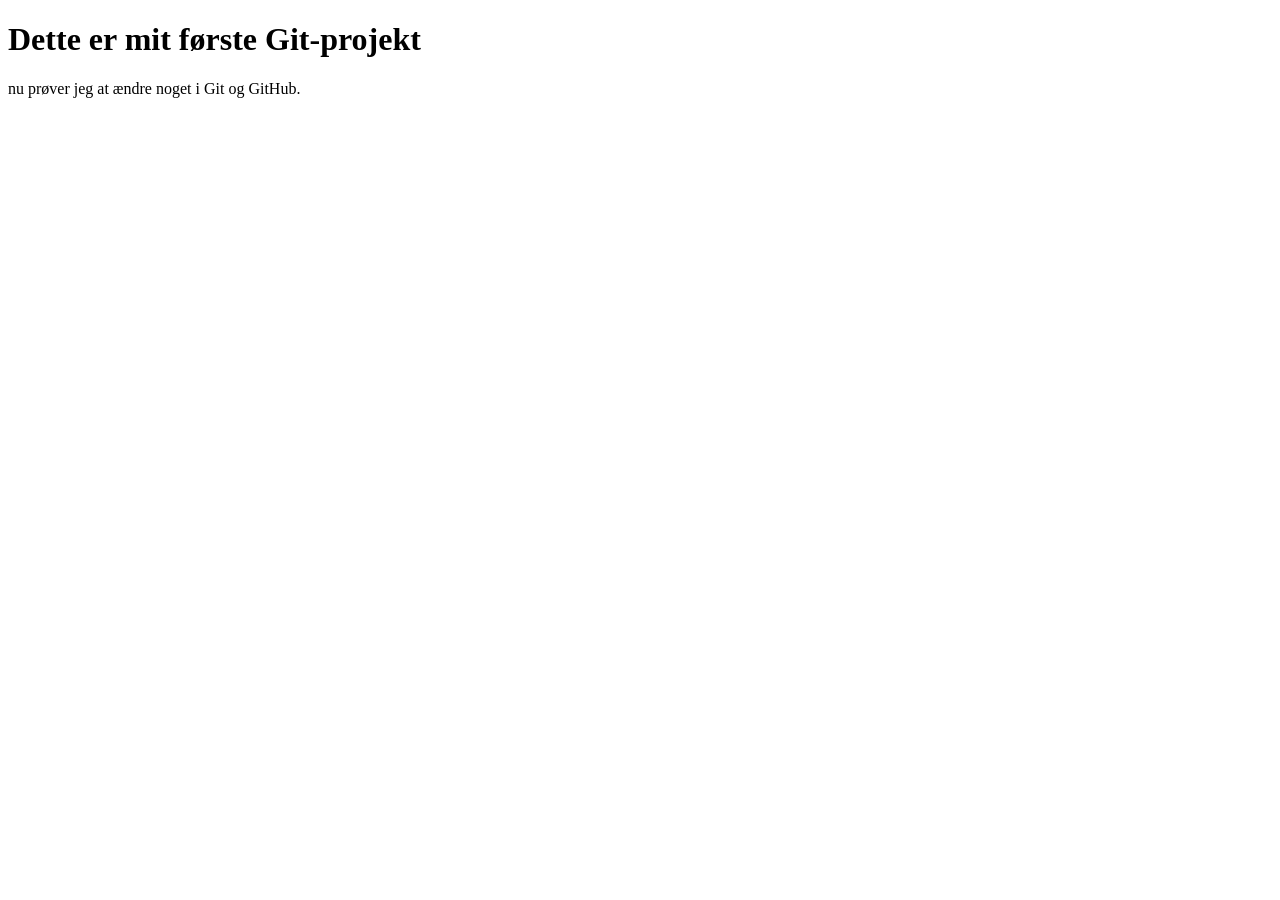
==== index.html @ 4c8e9424 "ny beskrivelse" ====
<!DOCTYPE html>
<html lang="da">
<head>
    <meta charset="UTF-8">
    <title>Mit første Git-projekt</title>
</head>
<body>
<h1>Dette er mit første Git-projekt</h1>
<p>nu prøver jeg at ændre noget i Git og GitHub.</p>
</body>
</html>
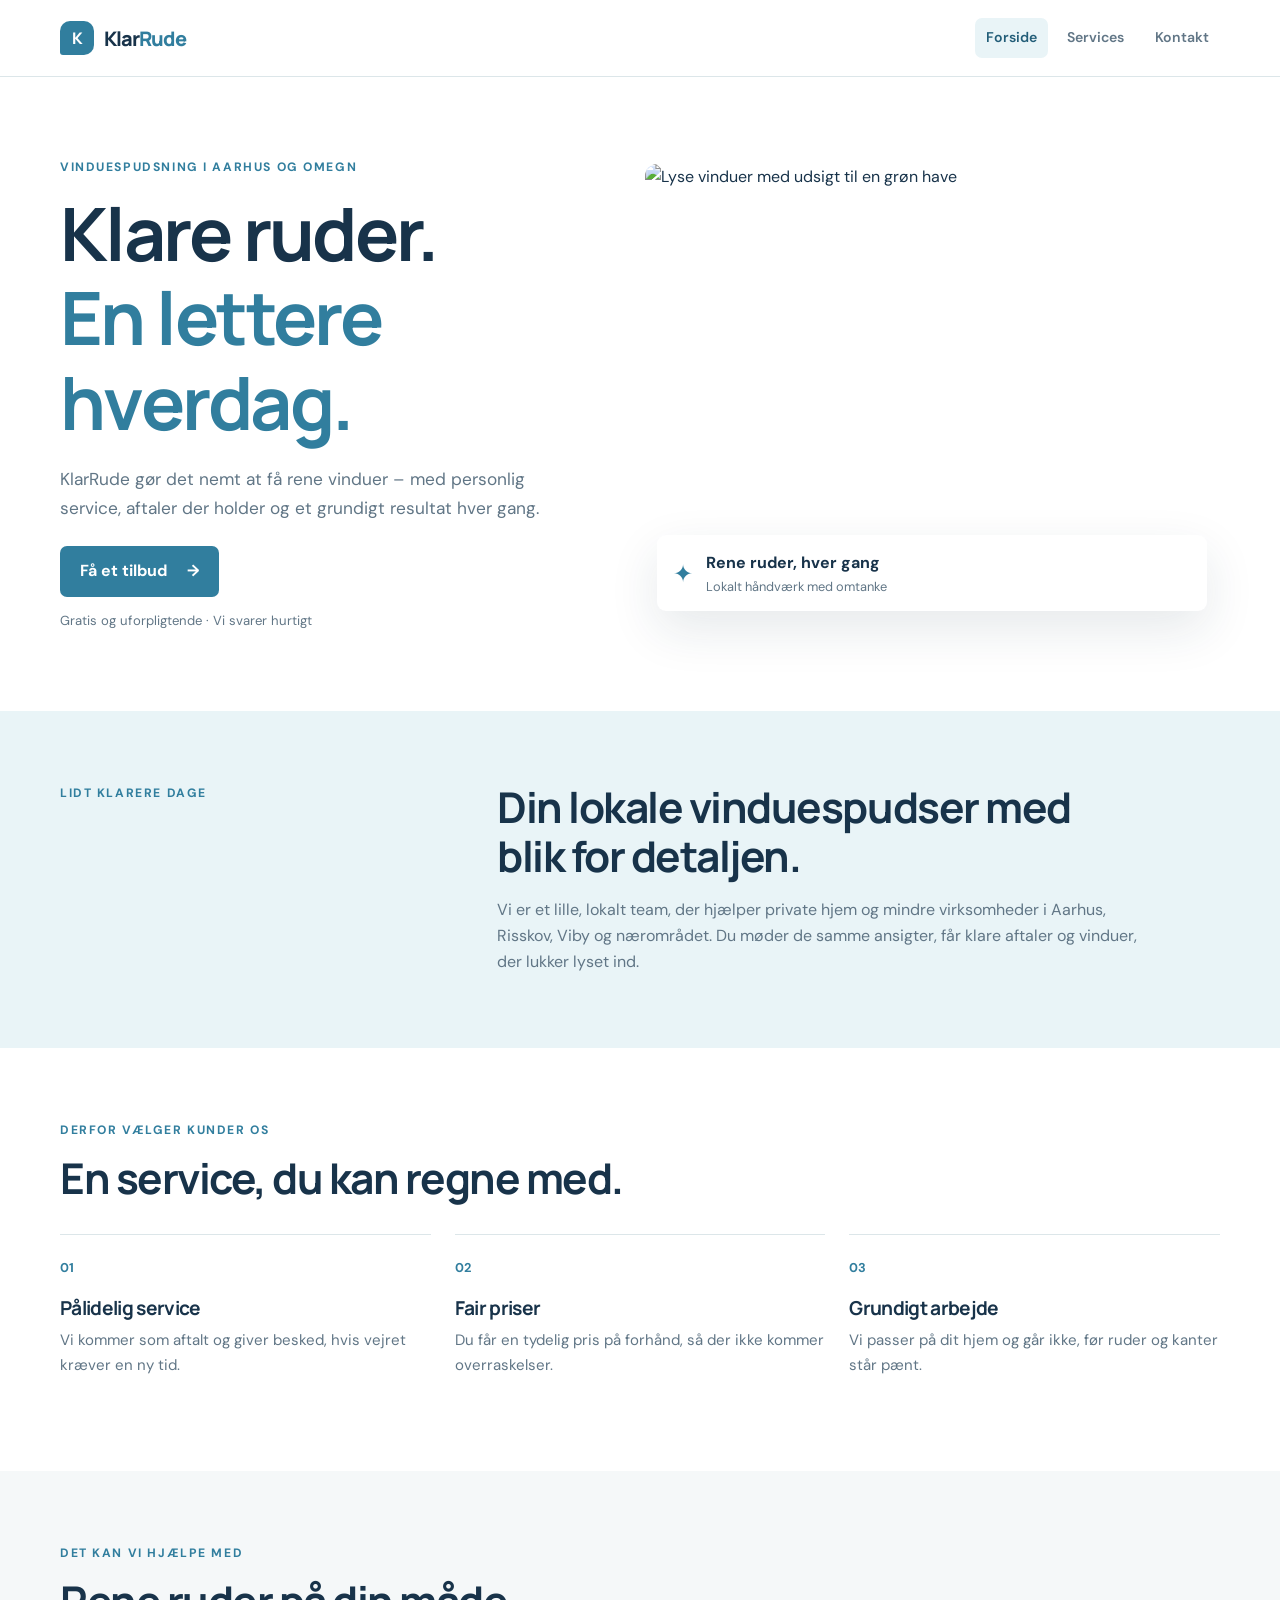
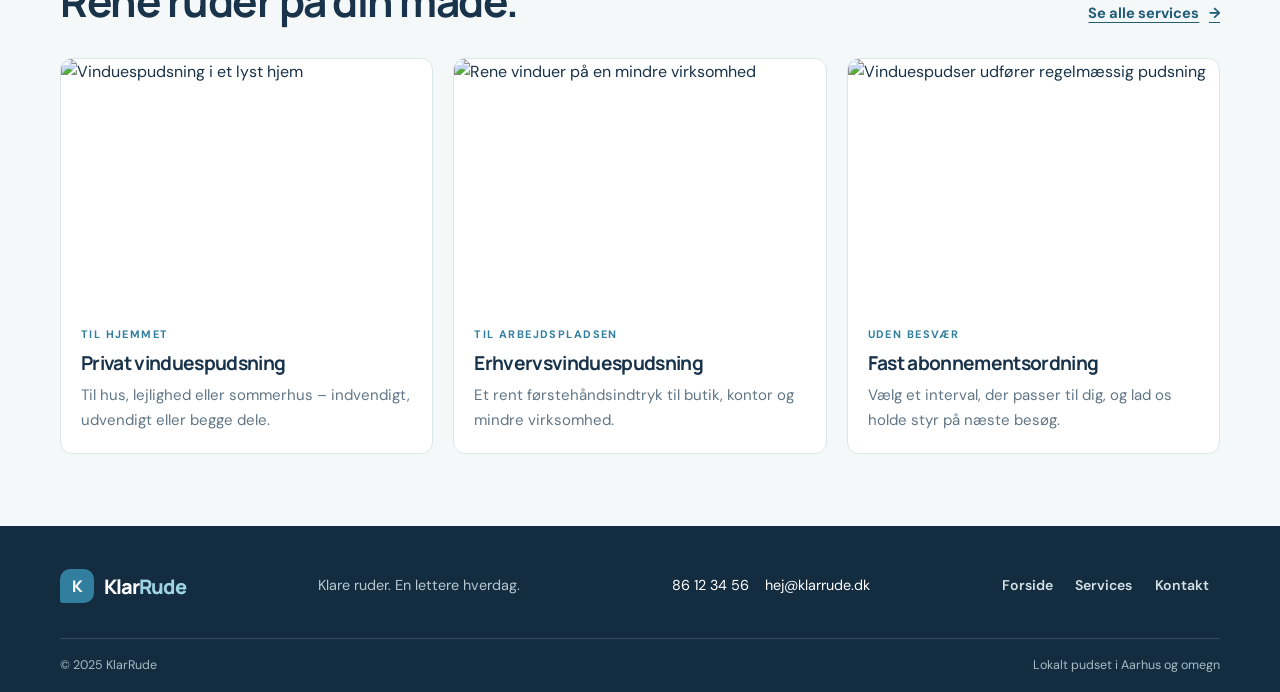
==== commit 8befc435: "Ny webside til vinduespudser" ====
--- a/index.html
+++ b/index.html
@@ -2,10 +2,72 @@
 <html lang="da">
 <head>
     <meta charset="UTF-8">
-    <title>Mit første Git-projekt</title>
+    <meta name="viewport" content="width=device-width, initial-scale=1.0">
+    <meta name="description" content="Klare ruder og personlig vinduespudsning i Aarhus og omegn.">
+    <title>KlarRude – vinduespudsning i Aarhus</title>
+    <link rel="stylesheet" href="css/styles.css">
 </head>
 <body>
-<h1>Dette er mit første Git-projekt</h1>
-<p>nu prøver jeg at ændre noget i Git og GitHub.</p>
+    <!-- Fælles header og navigation -->
+    <header class="site-header">
+        <div class="container header-inner">
+            <a class="brand" href="index.html" aria-label="KlarRude, forsiden"><span class="brand-mark" aria-hidden="true">K</span><span>Klar<span class="brand-accent">Rude</span></span></a>
+            <nav class="main-navigation" aria-label="Hovednavigation">
+                <a href="index.html" aria-current="page">Forside</a>
+                <a href="services.html">Services</a>
+                <a href="contact.html">Kontakt</a>
+            </nav>
+        </div>
+    </header>
+    <main>
+        <!-- Hero med introduktion og kontaktvej -->
+        <section class="hero container">
+            <div class="hero-copy">
+                <p class="eyebrow">Vinduespudsning i Aarhus og omegn</p>
+                <h1>Klare ruder.<br><span>En lettere hverdag.</span></h1>
+                <p class="hero-description">KlarRude gør det nemt at få rene vinduer – med personlig service, aftaler der holder og et grundigt resultat hver gang.</p>
+                <a class="button" href="contact.html">Få et tilbud <span aria-hidden="true">→</span></a>
+                <p class="hero-note">Gratis og uforpligtende · Vi svarer hurtigt</p>
+            </div>
+            <div class="hero-image-wrap">
+                <img src="https://placehold.co/1200x800?text=Lyse+vinduer+og+rent+hjem" alt="Lyse vinduer med udsigt til en grøn have">
+                <div class="image-caption"><span class="caption-icon" aria-hidden="true">✦</span><span><strong>Rene ruder, hver gang</strong><small>Lokalt håndværk med omtanke</small></span></div>
+            </div>
+        </section>
+
+        <!-- Kort præsentation af virksomheden -->
+        <section class="intro-section section-space">
+            <div class="container intro-grid">
+                <p class="eyebrow">Lidt klarere dage</p>
+                <div><h2>Din lokale vinduespudser med blik for detaljen.</h2><p>Vi er et lille, lokalt team, der hjælper private hjem og mindre virksomheder i Aarhus, Risskov, Viby og nærområdet. Du møder de samme ansigter, får klare aftaler og vinduer, der lukker lyset ind.</p></div>
+            </div>
+        </section>
+
+        <!-- Fordele ved KlarRude -->
+        <section class="benefits-section section-space">
+            <div class="container">
+                <div class="section-heading"><p class="eyebrow">Derfor vælger kunder os</p><h2>En service, du kan regne med.</h2></div>
+                <div class="benefits">
+                    <article class="benefit-card"><span class="benefit-number">01</span><h3>Pålidelig service</h3><p>Vi kommer som aftalt og giver besked, hvis vejret kræver en ny tid.</p></article>
+                    <article class="benefit-card"><span class="benefit-number">02</span><h3>Fair priser</h3><p>Du får en tydelig pris på forhånd, så der ikke kommer overraskelser.</p></article>
+                    <article class="benefit-card"><span class="benefit-number">03</span><h3>Grundigt arbejde</h3><p>Vi passer på dit hjem og går ikke, før ruder og kanter står pænt.</p></article>
+                </div>
+            </div>
+        </section>
+
+        <!-- Udvalgte services -->
+        <section class="featured-section section-space">
+            <div class="container">
+                <div class="section-heading heading-row"><div><p class="eyebrow">Det kan vi hjælpe med</p><h2>Rene ruder på din måde.</h2></div><a class="text-link" href="services.html">Se alle services <span aria-hidden="true">→</span></a></div>
+                <div class="service-preview-grid">
+                    <article class="service-preview"><img src="https://placehold.co/800x560?text=Privat+vinduespudsning" alt="Vinduespudsning i et lyst hjem"><div><p class="card-kicker">Til hjemmet</p><h3>Privat vinduespudsning</h3><p>Til hus, lejlighed eller sommerhus – indvendigt, udvendigt eller begge dele.</p></div></article>
+                    <article class="service-preview"><img src="https://placehold.co/800x560?text=Erhvervsvinduer" alt="Rene vinduer på en mindre virksomhed"><div><p class="card-kicker">Til arbejdspladsen</p><h3>Erhvervsvinduespudsning</h3><p>Et rent førstehåndsindtryk til butik, kontor og mindre virksomhed.</p></div></article>
+                    <article class="service-preview"><img src="https://placehold.co/800x560?text=Fast+aftale" alt="Vinduespudser udfører regelmæssig pudsning"><div><p class="card-kicker">Uden besvær</p><h3>Fast abonnementsordning</h3><p>Vælg et interval, der passer til dig, og lad os holde styr på næste besøg.</p></div></article>
+                </div>
+            </div>
+        </section>
+        <!-- Fælles footer -->
+    </main>
+    <footer class="site-footer"><div class="container footer-main"><a class="brand footer-brand" href="index.html"><span class="brand-mark" aria-hidden="true">K</span><span>Klar<span class="brand-accent">Rude</span></span></a><p>Klare ruder. En lettere hverdag.</p><div class="footer-contact"><a href="tel:+4586123456">86 12 34 56</a><a href="mailto:hej@klarrude.dk">hej@klarrude.dk</a></div><nav class="footer-navigation" aria-label="Sidens links"><a href="index.html" aria-current="page">Forside</a><a href="services.html">Services</a><a href="contact.html">Kontakt</a></nav></div><div class="container footer-bottom"><span>© 2025 KlarRude</span><span>Lokalt pudset i Aarhus og omegn</span></div></footer>
 </body>
-</html>+</html>
--- a/css/styles.css
+++ b/css/styles.css
@@ -0,0 +1,148 @@
+@import url('https://fonts.googleapis.com/css2?family=DM+Sans:wght@400;500;600;700&family=Manrope:wght@400;500;600;700;800&display=swap');
+
+:root {
+    --color-ink: #18334a;
+    --color-muted: #617686;
+    --color-blue: #317e9e;
+    --color-blue-dark: #225d78;
+    --color-sky: #e9f4f7;
+    --color-paper: #ffffff;
+    --color-soft: #f5f8f9;
+    --color-line: #dce6e9;
+    --space-1: .5rem;
+    --space-2: 1rem;
+    --space-3: 1.5rem;
+    --space-4: 2rem;
+    --space-5: 3rem;
+    --space-6: 4.5rem;
+    --radius: 12px;
+    --shadow: 0 18px 50px rgba(24, 51, 74, .11);
+}
+
+* { box-sizing: border-box; }
+html { scroll-behavior: smooth; }
+body { margin: 0; color: var(--color-ink); background: var(--color-paper); font-family: 'DM Sans', sans-serif; font-size: 1rem; line-height: 1.65; }
+img { display: block; max-width: 100%; }
+a { color: inherit; }
+a:focus-visible, button:focus-visible, input:focus-visible, select:focus-visible, textarea:focus-visible { outline: 3px solid #e4a94d; outline-offset: 3px; }
+h1, h2, h3 { margin: 0; font-family: 'Manrope', sans-serif; line-height: 1.15; letter-spacing: -.035em; }
+h1 { font-size: clamp(2.65rem, 10vw, 4.6rem); }
+h2 { font-size: clamp(1.8rem, 6vw, 2.65rem); }
+h3 { font-size: 1.2rem; }
+p { margin: 0; }
+.container { width: min(100% - 2.5rem, 1160px); margin-inline: auto; }
+.section-space { padding-block: var(--space-6); }
+.site-header { position: relative; z-index: 1; border-bottom: 1px solid var(--color-line); background: rgba(255,255,255,.96); }
+.header-inner { min-height: 76px; display: flex; flex-wrap: wrap; align-items: center; justify-content: space-between; gap: .5rem 1rem; padding-block: .75rem; }
+.brand { display: inline-flex; align-items: center; gap: .6rem; color: var(--color-ink); font-family: 'Manrope', sans-serif; font-size: 1.25rem; font-weight: 800; text-decoration: none; letter-spacing: -.05em; }
+.brand-mark { display: grid; width: 34px; height: 34px; place-items: center; border-radius: 10px 10px 10px 3px; color: white; background: var(--color-blue); font-size: 1rem; }
+.brand-accent { color: var(--color-blue); }
+.main-navigation { display: flex; gap: .25rem; }
+.main-navigation a, .footer-navigation a { padding: .55rem .7rem; color: var(--color-muted); font-size: .88rem; font-weight: 600; text-decoration: none; border-radius: 7px; transition: color .2s, background .2s; }
+.main-navigation a:hover, .main-navigation a[aria-current="page"] { color: var(--color-blue-dark); background: var(--color-sky); }
+.hero { display: grid; gap: var(--space-5); align-items: center; padding-block: var(--space-5); }
+.hero-copy { padding-block: .5rem; }
+.eyebrow, .card-kicker { margin-bottom: .85rem; color: var(--color-blue); font-size: .76rem; font-weight: 700; letter-spacing: .13em; text-transform: uppercase; }
+.hero h1 span { color: var(--color-blue); }
+.hero-description { max-width: 490px; margin-top: 1.3rem; color: var(--color-muted); font-size: 1.08rem; }
+.button { display: inline-flex; align-items: center; justify-content: center; gap: 1.25rem; min-height: 50px; margin-top: 1.5rem; padding: .75rem 1.25rem; border: 0; border-radius: 7px; color: white; background: var(--color-blue); font: inherit; font-weight: 700; text-decoration: none; cursor: pointer; transition: background .2s, transform .2s; }
+.button:hover { transform: translateY(-2px); background: var(--color-blue-dark); }
+.hero-note { margin-top: .8rem; color: var(--color-muted); font-size: .82rem; }
+.hero-image-wrap { position: relative; }
+.hero-image-wrap > img { width: 100%; min-height: 290px; aspect-ratio: 1.15; border-radius: var(--radius); object-fit: cover; }
+.image-caption { position: absolute; right: .8rem; bottom: .8rem; left: .8rem; display: flex; align-items: center; gap: .8rem; padding: .9rem 1rem; border-radius: 9px; background: white; box-shadow: var(--shadow); }
+.caption-icon { color: var(--color-blue); font-size: 1.5rem; }
+.image-caption strong, .image-caption small { display: block; }
+.image-caption small { color: var(--color-muted); font-size: .8rem; }
+.intro-section { background: var(--color-sky); }
+.intro-grid { display: grid; gap: .5rem; }
+.intro-grid .eyebrow { margin: 0; }
+.intro-grid h2 { max-width: 620px; }
+.intro-grid div > p:last-child { max-width: 650px; margin-top: 1rem; color: var(--color-muted); }
+.section-heading { margin-bottom: var(--space-4); }
+.section-heading h2 { max-width: 600px; }
+.benefits { display: grid; gap: 1rem; }
+.benefit-card { padding: 1.35rem 0; border-top: 1px solid var(--color-line); }
+.benefit-number { display: block; margin-bottom: 1.2rem; color: var(--color-blue); font-size: .8rem; font-weight: 700; }
+.benefit-card p, .service-preview p:last-child { margin-top: .55rem; color: var(--color-muted); font-size: .94rem; }
+.featured-section { background: var(--color-soft); }
+.heading-row { display: flex; flex-wrap: wrap; align-items: end; justify-content: space-between; gap: 1rem; }
+.text-link { display: inline-flex; gap: .6rem; align-items: center; color: var(--color-blue-dark); font-size: .92rem; font-weight: 700; text-decoration-thickness: 1px; text-underline-offset: 4px; }
+.text-link:hover { color: var(--color-blue); }
+.service-preview-grid { display: grid; gap: 1rem; }
+.service-preview { overflow: hidden; border: 1px solid var(--color-line); border-radius: var(--radius); background: white; }
+.service-preview img { width: 100%; aspect-ratio: 1.5; object-fit: cover; }
+.service-preview > div { padding: 1.25rem; }
+.service-preview .card-kicker { margin-bottom: .5rem; font-size: .68rem; }
+.page-hero { padding-block: var(--space-5) var(--space-4); }
+.page-hero h1 { max-width: 850px; font-size: clamp(2.5rem, 8vw, 4rem); }
+.page-hero > p:last-child { max-width: 640px; margin-top: 1rem; color: var(--color-muted); font-size: 1.05rem; }
+.services-list { padding-top: 0; }
+.service-detail { display: grid; gap: 1.5rem; align-items: center; padding-block: 2rem; border-bottom: 1px solid var(--color-line); }
+.service-detail img { width: 100%; aspect-ratio: 1.45; border-radius: var(--radius); object-fit: cover; }
+.service-detail-copy > p:not(.eyebrow) { margin-top: 1rem; color: var(--color-muted); }
+.service-detail-copy ul { display: grid; gap: .45rem; margin: 1rem 0 1.3rem; padding-left: 1.2rem; color: var(--color-muted); font-size: .92rem; }
+.service-detail-copy li::marker { color: var(--color-blue); }
+.cta-section { padding-block: var(--space-5); color: white; background: var(--color-ink); }
+.cta-inner { display: flex; flex-wrap: wrap; align-items: center; justify-content: space-between; gap: 1rem; }
+.cta-inner .eyebrow { color: #9ed3e4; }
+.cta-inner h2 { max-width: 600px; }
+.button-light { color: var(--color-ink); background: white; }
+.button-light:hover { color: white; }
+.contact-section { padding-top: 0; }
+.contact-grid { display: grid; gap: 2rem; align-items: start; }
+.contact-details > p:not(.eyebrow) { max-width: 430px; margin-top: 1rem; color: var(--color-muted); }
+.contact-details dl { margin: 1.8rem 0; }
+.contact-details dl > div { padding-block: .8rem; border-bottom: 1px solid var(--color-line); }
+.contact-details dt { color: var(--color-muted); font-size: .8rem; font-weight: 600; }
+.contact-details dd { margin: .2rem 0 0; font-weight: 600; }
+.contact-details dd a { text-decoration-color: var(--color-line); text-underline-offset: 3px; }
+.contact-note { padding: 1rem; border-radius: 9px; background: var(--color-sky); }
+.contact-note p { margin-top: .5rem; color: var(--color-muted); font-size: .9rem; }
+.contact-form { padding: 1.25rem; border: 1px solid var(--color-line); border-radius: var(--radius); box-shadow: 0 10px 35px rgba(24,51,74,.05); }
+.contact-form > p { margin-top: .5rem; margin-bottom: 1.3rem; color: var(--color-muted); font-size: .92rem; }
+.form-row { display: grid; gap: 1rem; }
+.form-field { display: grid; gap: .4rem; margin-bottom: 1rem; }
+.form-field label { font-size: .88rem; font-weight: 600; }
+.form-field input, .form-field select, .form-field textarea { width: 100%; min-height: 46px; padding: .7rem .8rem; border: 1px solid #bdcdd3; border-radius: 6px; color: var(--color-ink); background: white; font: inherit; }
+.form-field textarea { resize: vertical; }
+.contact-form .button { margin-top: .2rem; }
+.contact-form > small { display: block; margin-top: .8rem; color: var(--color-muted); font-size: .78rem; }
+.site-footer { padding-top: 2.5rem; color: #e5eef1; background: #142c40; }
+.footer-main { display: grid; gap: 1rem; padding-bottom: 2rem; }
+.footer-brand { color: white; }
+.footer-brand .brand-accent { color: #9ed3e4; }
+.footer-main > p { color: #b8c8d0; font-size: .9rem; }
+.footer-contact { display: flex; flex-wrap: wrap; gap: .6rem 1rem; }
+.footer-contact a { color: white; font-size: .9rem; text-decoration: none; }
+.footer-contact a:hover, .footer-navigation a:hover { color: #9ed3e4; }
+.footer-navigation { display: flex; flex-wrap: wrap; margin-left: -.7rem; }
+.footer-navigation a { color: #d3e0e5; }
+.footer-bottom { display: flex; flex-wrap: wrap; justify-content: space-between; gap: .5rem; padding-block: 1rem; border-top: 1px solid rgba(255,255,255,.15); color: #a9bbc4; font-size: .78rem; }
+
+@media (min-width: 640px) {
+    .container { width: min(100% - 3.5rem, 1160px); }
+    .header-inner { flex-wrap: nowrap; }
+    .main-navigation { gap: .5rem; }
+    .hero { grid-template-columns: .95fr 1.05fr; gap: 2rem; padding-block: var(--space-6); }
+    .benefits { grid-template-columns: repeat(3, 1fr); gap: 1.5rem; }
+    .service-preview-grid { grid-template-columns: repeat(2, 1fr); }
+    .service-detail { grid-template-columns: 1fr 1fr; gap: 2.5rem; padding-block: 2.5rem; }
+    .service-detail-reverse img { order: 2; }
+    .service-detail-reverse .service-detail-copy { order: 1; }
+    .contact-form { padding: 2rem; }
+    .form-row { grid-template-columns: 1fr 1fr; gap: 1rem; }
+    .footer-main { grid-template-columns: 1fr 1fr; align-items: center; }
+    .footer-main > p { text-align: right; }
+    .footer-navigation { justify-content: end; }
+}
+@media (min-width: 900px) {
+    .hero { gap: 4rem; }
+    .hero-image-wrap > img { aspect-ratio: 1.25; }
+    .intro-grid { grid-template-columns: .7fr 1.3fr; gap: 3rem; }
+    .service-preview-grid { grid-template-columns: repeat(3, 1fr); gap: 1.25rem; }
+    .service-detail { gap: 4rem; }
+    .contact-grid { grid-template-columns: .85fr 1.15fr; gap: 5rem; }
+    .footer-main { grid-template-columns: 1fr 1.4fr 1fr 1.2fr; }
+    .footer-main > p { text-align: left; }
+}
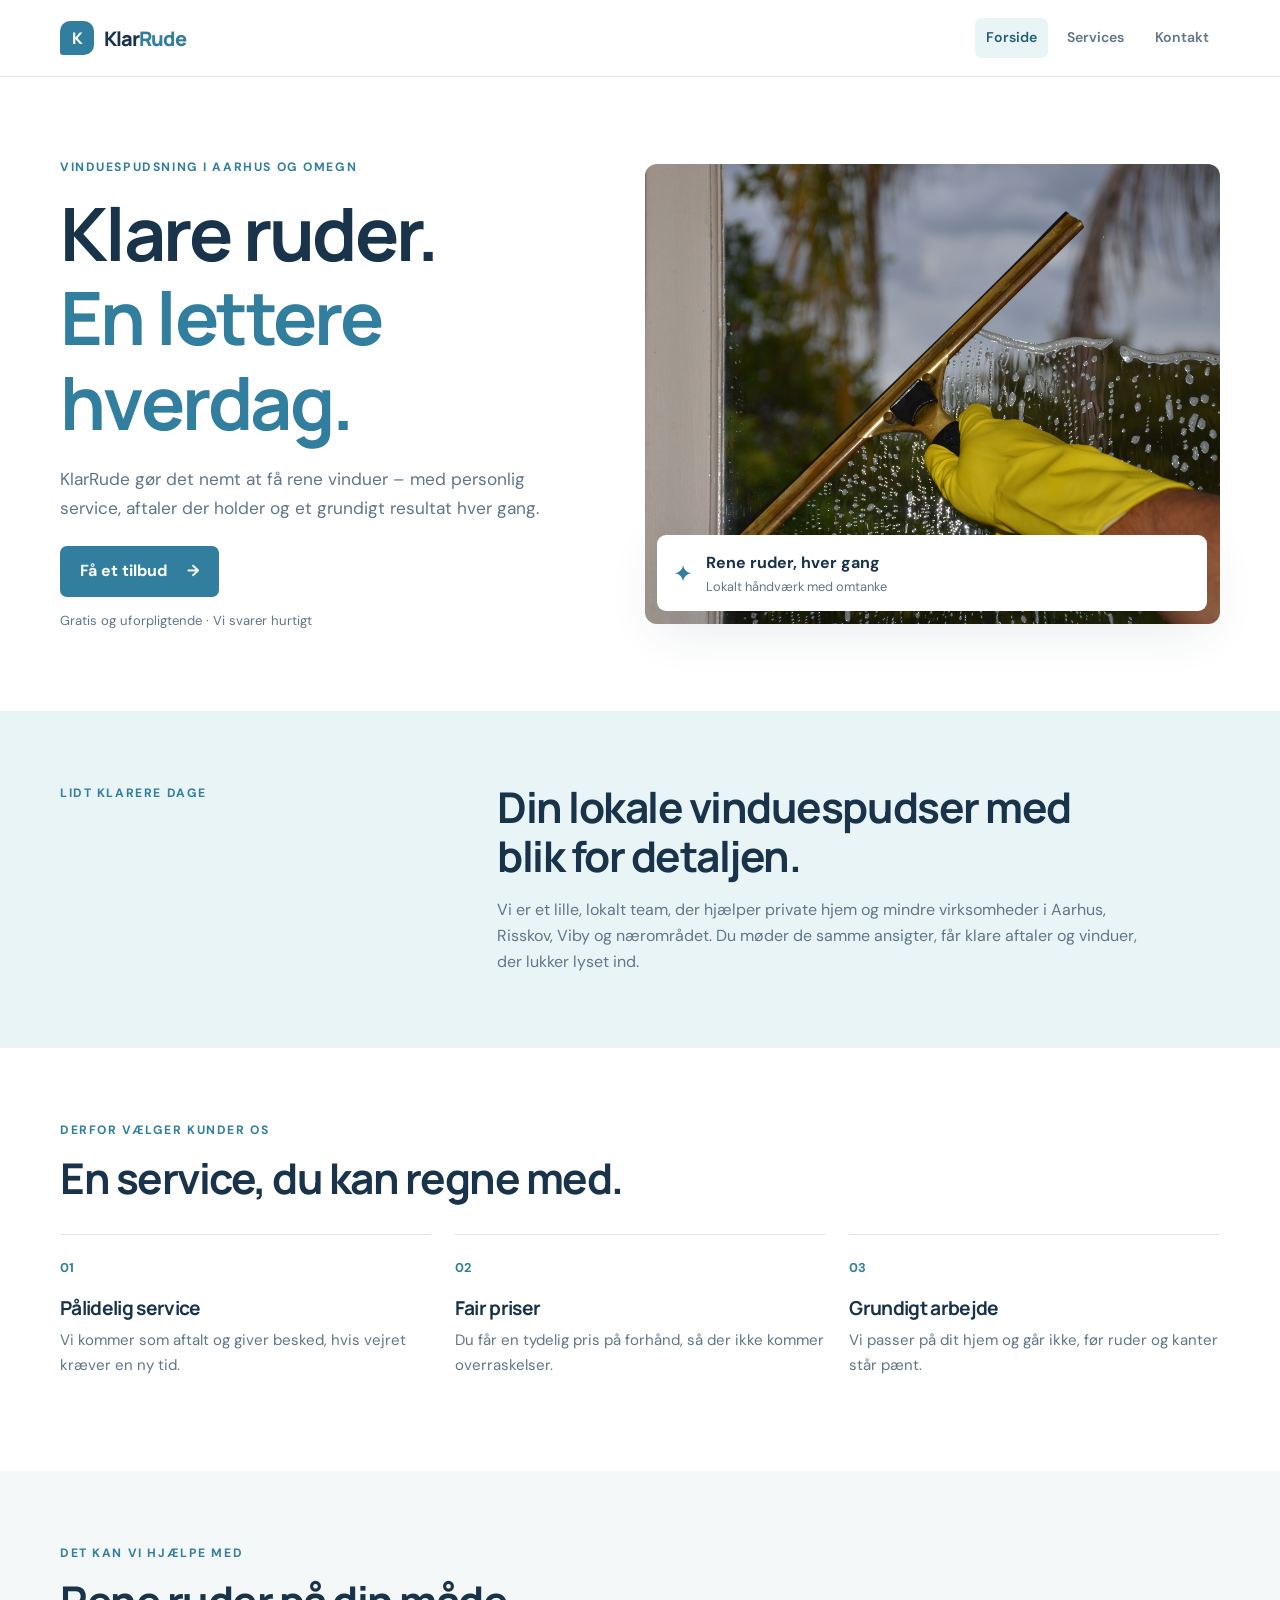
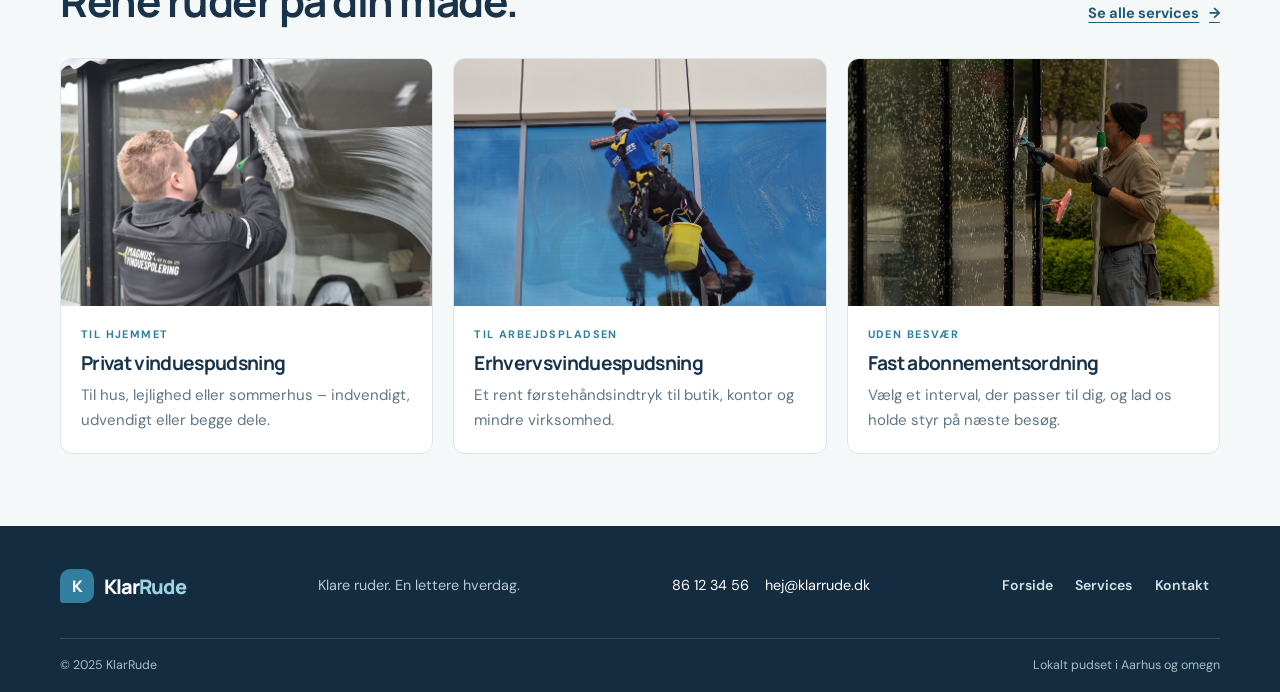
==== commit b572bc5f: "billeder" ====
--- a/index.html
+++ b/index.html
@@ -4,7 +4,15 @@
     <meta charset="UTF-8">
     <meta name="viewport" content="width=device-width, initial-scale=1.0">
     <meta name="description" content="Klare ruder og personlig vinduespudsning i Aarhus og omegn.">
+    <meta name="robots" content="index, follow">
     <title>KlarRude – vinduespudsning i Aarhus</title>
+    <!-- Open Graph: udskift eksempeladresserne med sidens offentlige adresser ved udgivelse. -->
+    <meta property="og:title" content="KlarRude – vinduespudsning i Aarhus">
+    <meta property="og:type" content="website">
+    <meta property="og:url" content="https://DIN-DOMÆNE-EKSEMPEL.dk/index.html">
+    <meta property="og:image" content="https://DIN-DOMÆNE-EKSEMPEL.dk/images/vinduespudsning-forside.jpg">
+    <meta property="og:description" content="Klare ruder og personlig vinduespudsning i Aarhus og omegn.">
+    <meta property="og:locale" content="da_DK">
     <link rel="stylesheet" href="css/styles.css">
 </head>
 <body>
@@ -30,7 +38,7 @@
                 <p class="hero-note">Gratis og uforpligtende · Vi svarer hurtigt</p>
             </div>
             <div class="hero-image-wrap">
-                <img src="https://placehold.co/1200x800?text=Lyse+vinduer+og+rent+hjem" alt="Lyse vinduer med udsigt til en grøn have">
+                <img src="images/lyse vinduer og rent hjem.jpg" alt="Lyse vinduer og et rent hjem">
                 <div class="image-caption"><span class="caption-icon" aria-hidden="true">✦</span><span><strong>Rene ruder, hver gang</strong><small>Lokalt håndværk med omtanke</small></span></div>
             </div>
         </section>
@@ -60,9 +68,9 @@
             <div class="container">
                 <div class="section-heading heading-row"><div><p class="eyebrow">Det kan vi hjælpe med</p><h2>Rene ruder på din måde.</h2></div><a class="text-link" href="services.html">Se alle services <span aria-hidden="true">→</span></a></div>
                 <div class="service-preview-grid">
-                    <article class="service-preview"><img src="https://placehold.co/800x560?text=Privat+vinduespudsning" alt="Vinduespudsning i et lyst hjem"><div><p class="card-kicker">Til hjemmet</p><h3>Privat vinduespudsning</h3><p>Til hus, lejlighed eller sommerhus – indvendigt, udvendigt eller begge dele.</p></div></article>
-                    <article class="service-preview"><img src="https://placehold.co/800x560?text=Erhvervsvinduer" alt="Rene vinduer på en mindre virksomhed"><div><p class="card-kicker">Til arbejdspladsen</p><h3>Erhvervsvinduespudsning</h3><p>Et rent førstehåndsindtryk til butik, kontor og mindre virksomhed.</p></div></article>
-                    <article class="service-preview"><img src="https://placehold.co/800x560?text=Fast+aftale" alt="Vinduespudser udfører regelmæssig pudsning"><div><p class="card-kicker">Uden besvær</p><h3>Fast abonnementsordning</h3><p>Vælg et interval, der passer til dig, og lad os holde styr på næste besøg.</p></div></article>
+                    <article class="service-preview"><img src="images/privat vinduespudsning.jpg" alt="Privat vinduespudsning"><div><p class="card-kicker">Til hjemmet</p><h3>Privat vinduespudsning</h3><p>Til hus, lejlighed eller sommerhus – indvendigt, udvendigt eller begge dele.</p></div></article>
+                    <article class="service-preview"><img src="images/Erhvervsvinduer.jpg" alt="Vinduespudsning af erhvervsvinduer"><div><p class="card-kicker">Til arbejdspladsen</p><h3>Erhvervsvinduespudsning</h3><p>Et rent førstehåndsindtryk til butik, kontor og mindre virksomhed.</p></div></article>
+                    <article class="service-preview"><img src="images/faste aftlaer.jpg" alt="Vinduespudsning efter en fast aftale"><div><p class="card-kicker">Uden besvær</p><h3>Fast abonnementsordning</h3><p>Vælg et interval, der passer til dig, og lad os holde styr på næste besøg.</p></div></article>
                 </div>
             </div>
         </section>
--- a/css/styles.css
+++ b/css/styles.css
@@ -90,6 +90,11 @@
 .button-light { color: var(--color-ink); background: white; }
 .button-light:hover { color: white; }
 .contact-section { padding-top: 0; }
+.location-section { padding-top: 0; }
+.location-description { margin-top: .65rem; color: var(--color-muted); }
+.map-frame { max-width: 860px; overflow: hidden; border: 1px solid var(--color-line); border-radius: var(--radius); background: var(--color-soft); }
+.map-frame iframe { display: block; width: 100%; height: 220px; border: 0; }
+.map-link { margin-top: .75rem; }
 .contact-grid { display: grid; gap: 2rem; align-items: start; }
 .contact-details > p:not(.eyebrow) { max-width: 430px; margin-top: 1rem; color: var(--color-muted); }
 .contact-details dl { margin: 1.8rem 0; }
@@ -143,6 +148,7 @@
     .service-preview-grid { grid-template-columns: repeat(3, 1fr); gap: 1.25rem; }
     .service-detail { gap: 4rem; }
     .contact-grid { grid-template-columns: .85fr 1.15fr; gap: 5rem; }
+    .map-frame iframe { height: 280px; }
     .footer-main { grid-template-columns: 1fr 1.4fr 1fr 1.2fr; }
     .footer-main > p { text-align: left; }
 }
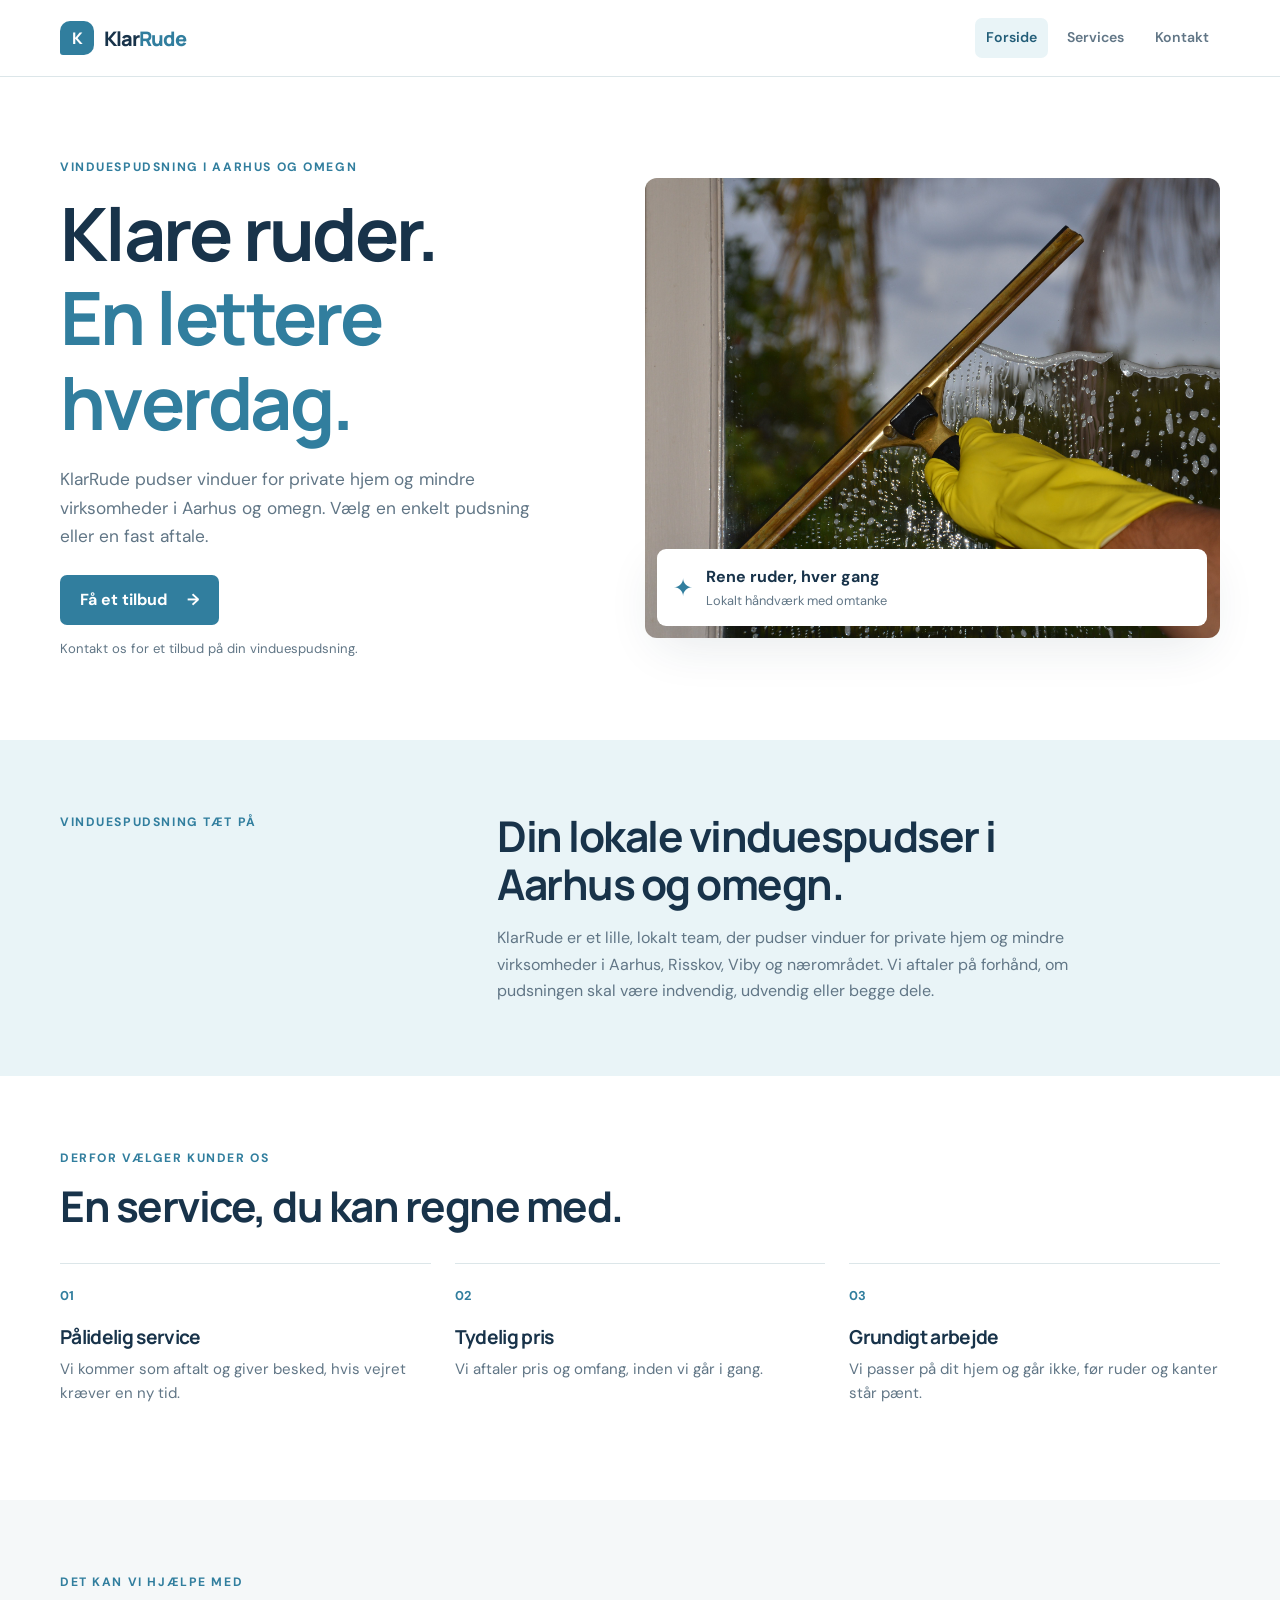
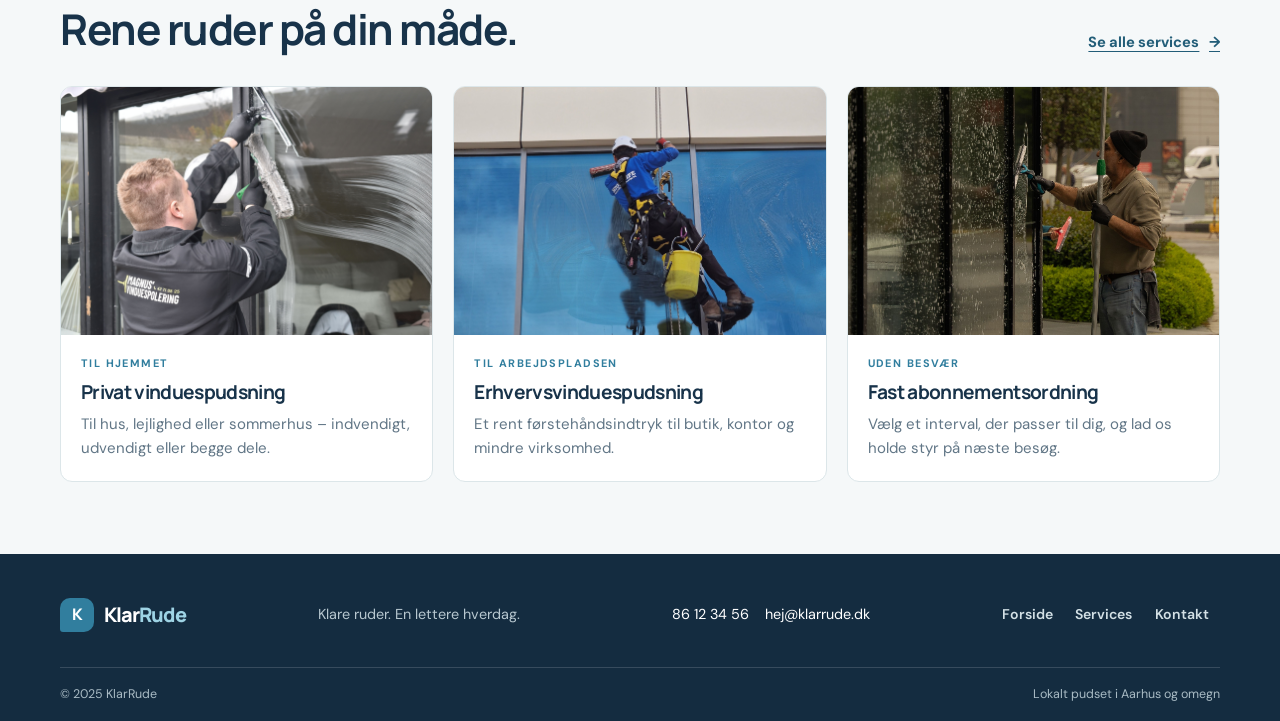
==== commit 3f1304ce: "Gør KlarRudes formål og ydelser tydeligere" ====
--- a/index.html
+++ b/index.html
@@ -33,9 +33,9 @@
             <div class="hero-copy">
                 <p class="eyebrow">Vinduespudsning i Aarhus og omegn</p>
                 <h1>Klare ruder.<br><span>En lettere hverdag.</span></h1>
-                <p class="hero-description">KlarRude gør det nemt at få rene vinduer – med personlig service, aftaler der holder og et grundigt resultat hver gang.</p>
+                <p class="hero-description">KlarRude pudser vinduer for private hjem og mindre virksomheder i Aarhus og omegn. Vælg en enkelt pudsning eller en fast aftale.</p>
                 <a class="button" href="contact.html">Få et tilbud <span aria-hidden="true">→</span></a>
-                <p class="hero-note">Gratis og uforpligtende · Vi svarer hurtigt</p>
+                <p class="hero-note">Kontakt os for et tilbud på din vinduespudsning.</p>
             </div>
             <div class="hero-image-wrap">
                 <img src="images/lyse vinduer og rent hjem.jpg" alt="Lyse vinduer og et rent hjem">
@@ -46,8 +46,8 @@
         <!-- Kort præsentation af virksomheden -->
         <section class="intro-section section-space">
             <div class="container intro-grid">
-                <p class="eyebrow">Lidt klarere dage</p>
-                <div><h2>Din lokale vinduespudser med blik for detaljen.</h2><p>Vi er et lille, lokalt team, der hjælper private hjem og mindre virksomheder i Aarhus, Risskov, Viby og nærområdet. Du møder de samme ansigter, får klare aftaler og vinduer, der lukker lyset ind.</p></div>
+                <p class="eyebrow">Vinduespudsning tæt på</p>
+                <div><h2>Din lokale vinduespudser i Aarhus og omegn.</h2><p>KlarRude er et lille, lokalt team, der pudser vinduer for private hjem og mindre virksomheder i Aarhus, Risskov, Viby og nærområdet. Vi aftaler på forhånd, om pudsningen skal være indvendig, udvendig eller begge dele.</p></div>
             </div>
         </section>
 
@@ -57,7 +57,7 @@
                 <div class="section-heading"><p class="eyebrow">Derfor vælger kunder os</p><h2>En service, du kan regne med.</h2></div>
                 <div class="benefits">
                     <article class="benefit-card"><span class="benefit-number">01</span><h3>Pålidelig service</h3><p>Vi kommer som aftalt og giver besked, hvis vejret kræver en ny tid.</p></article>
-                    <article class="benefit-card"><span class="benefit-number">02</span><h3>Fair priser</h3><p>Du får en tydelig pris på forhånd, så der ikke kommer overraskelser.</p></article>
+                    <article class="benefit-card"><span class="benefit-number">02</span><h3>Tydelig pris</h3><p>Vi aftaler pris og omfang, inden vi går i gang.</p></article>
                     <article class="benefit-card"><span class="benefit-number">03</span><h3>Grundigt arbejde</h3><p>Vi passer på dit hjem og går ikke, før ruder og kanter står pænt.</p></article>
                 </div>
             </div>
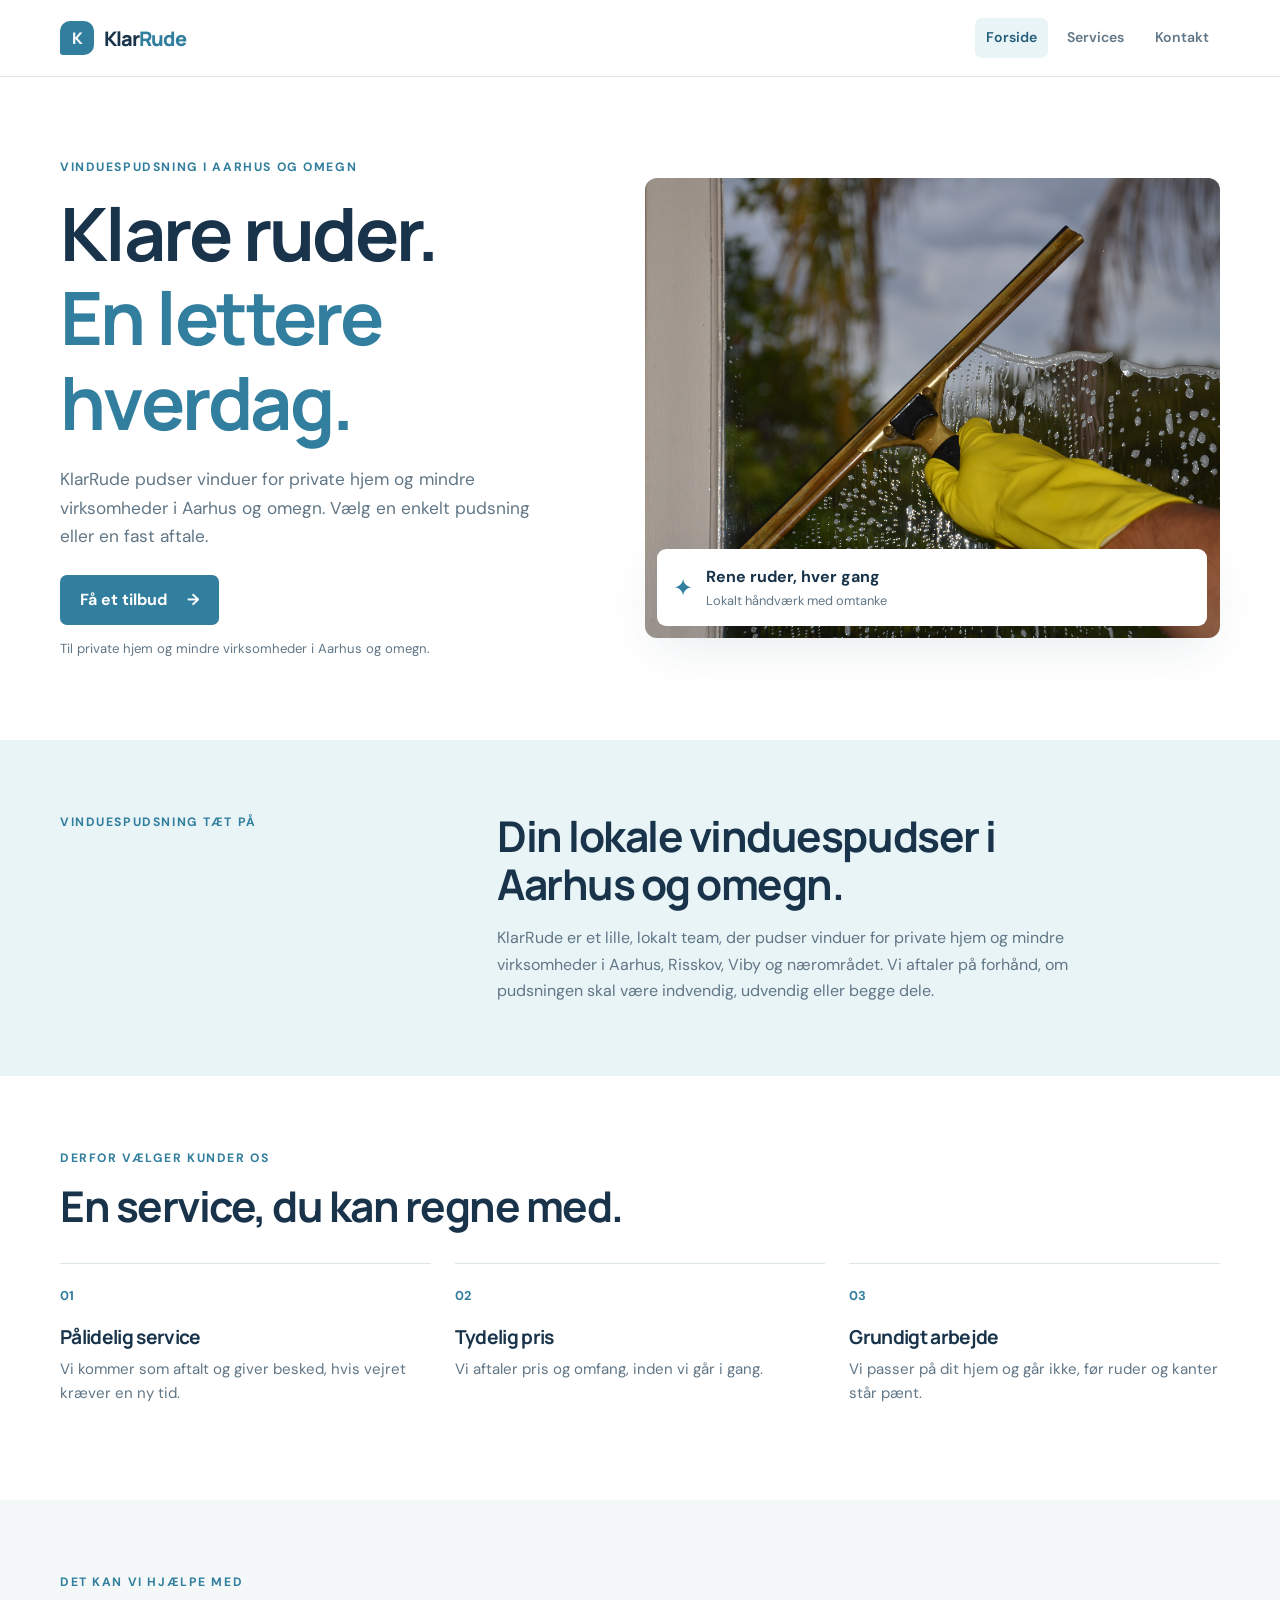
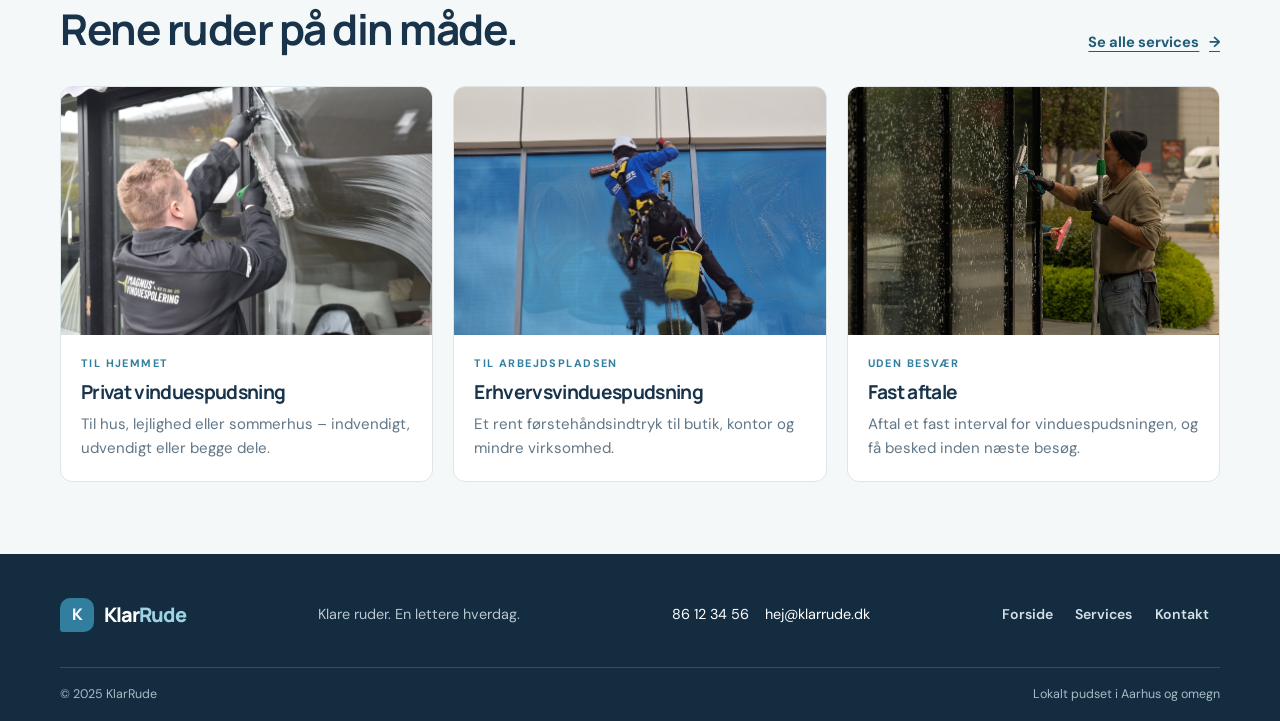
==== commit cf5e4ce9: "FAQ og Tydelighed" ====
--- a/index.html
+++ b/index.html
@@ -35,7 +35,7 @@
                 <h1>Klare ruder.<br><span>En lettere hverdag.</span></h1>
                 <p class="hero-description">KlarRude pudser vinduer for private hjem og mindre virksomheder i Aarhus og omegn. Vælg en enkelt pudsning eller en fast aftale.</p>
                 <a class="button" href="contact.html">Få et tilbud <span aria-hidden="true">→</span></a>
-                <p class="hero-note">Kontakt os for et tilbud på din vinduespudsning.</p>
+                <p class="hero-note">Til private hjem og mindre virksomheder i Aarhus og omegn.</p>
             </div>
             <div class="hero-image-wrap">
                 <img src="images/lyse vinduer og rent hjem.jpg" alt="Lyse vinduer og et rent hjem">
@@ -70,7 +70,7 @@
                 <div class="service-preview-grid">
                     <article class="service-preview"><img src="images/privat vinduespudsning.jpg" alt="Privat vinduespudsning"><div><p class="card-kicker">Til hjemmet</p><h3>Privat vinduespudsning</h3><p>Til hus, lejlighed eller sommerhus – indvendigt, udvendigt eller begge dele.</p></div></article>
                     <article class="service-preview"><img src="images/Erhvervsvinduer.jpg" alt="Vinduespudsning af erhvervsvinduer"><div><p class="card-kicker">Til arbejdspladsen</p><h3>Erhvervsvinduespudsning</h3><p>Et rent førstehåndsindtryk til butik, kontor og mindre virksomhed.</p></div></article>
-                    <article class="service-preview"><img src="images/faste aftlaer.jpg" alt="Vinduespudsning efter en fast aftale"><div><p class="card-kicker">Uden besvær</p><h3>Fast abonnementsordning</h3><p>Vælg et interval, der passer til dig, og lad os holde styr på næste besøg.</p></div></article>
+                    <article class="service-preview"><img src="images/faste aftlaer.jpg" alt="Vinduespudsning efter en fast aftale"><div><p class="card-kicker">Uden besvær</p><h3>Fast aftale</h3><p>Aftal et fast interval for vinduespudsningen, og få besked inden næste besøg.</p></div></article>
                 </div>
             </div>
         </section>
--- a/css/styles.css
+++ b/css/styles.css
@@ -83,6 +83,13 @@
 .service-detail-copy > p:not(.eyebrow) { margin-top: 1rem; color: var(--color-muted); }
 .service-detail-copy ul { display: grid; gap: .45rem; margin: 1rem 0 1.3rem; padding-left: 1.2rem; color: var(--color-muted); font-size: .92rem; }
 .service-detail-copy li::marker { color: var(--color-blue); }
+.faq-section { background: var(--color-soft); }
+.faq-container { max-width: 900px; }
+.faq-intro { max-width: 600px; margin-top: .8rem; color: var(--color-muted); }
+.faq-list { display: grid; gap: .75rem; }
+.faq-item { padding: 1.1rem 1.2rem; border: 1px solid var(--color-line); border-radius: 9px; background: white; }
+.faq-item h3 { font-size: 1.05rem; letter-spacing: -.02em; }
+.faq-item p { margin-top: .45rem; color: var(--color-muted); font-size: .94rem; }
 .cta-section { padding-block: var(--space-5); color: white; background: var(--color-ink); }
 .cta-inner { display: flex; flex-wrap: wrap; align-items: center; justify-content: space-between; gap: 1rem; }
 .cta-inner .eyebrow { color: #9ed3e4; }
@@ -90,6 +97,12 @@
 .button-light { color: var(--color-ink); background: white; }
 .button-light:hover { color: white; }
 .contact-section { padding-top: 0; }
+.booking-steps { padding-top: 0; }
+.steps-list { display: grid; gap: 1rem; margin: 0; padding: 0; list-style: none; counter-reset: booking-step; }
+.steps-list li { position: relative; min-height: 100%; padding: 1.25rem 1.25rem 1.25rem 3.7rem; border: 1px solid var(--color-line); border-radius: var(--radius); background: var(--color-soft); counter-increment: booking-step; }
+.steps-list li::before { position: absolute; top: 1.1rem; left: 1.15rem; display: grid; width: 1.8rem; height: 1.8rem; place-items: center; border-radius: 50%; color: white; background: var(--color-blue); content: counter(booking-step); font-size: .85rem; font-weight: 700; }
+.steps-list h3 { font-size: 1.05rem; letter-spacing: -.02em; }
+.steps-list p { margin-top: .45rem; color: var(--color-muted); font-size: .92rem; }
 .location-section { padding-top: 0; }
 .location-description { margin-top: .65rem; color: var(--color-muted); }
 .map-frame { max-width: 860px; overflow: hidden; border: 1px solid var(--color-line); border-radius: var(--radius); background: var(--color-soft); }
